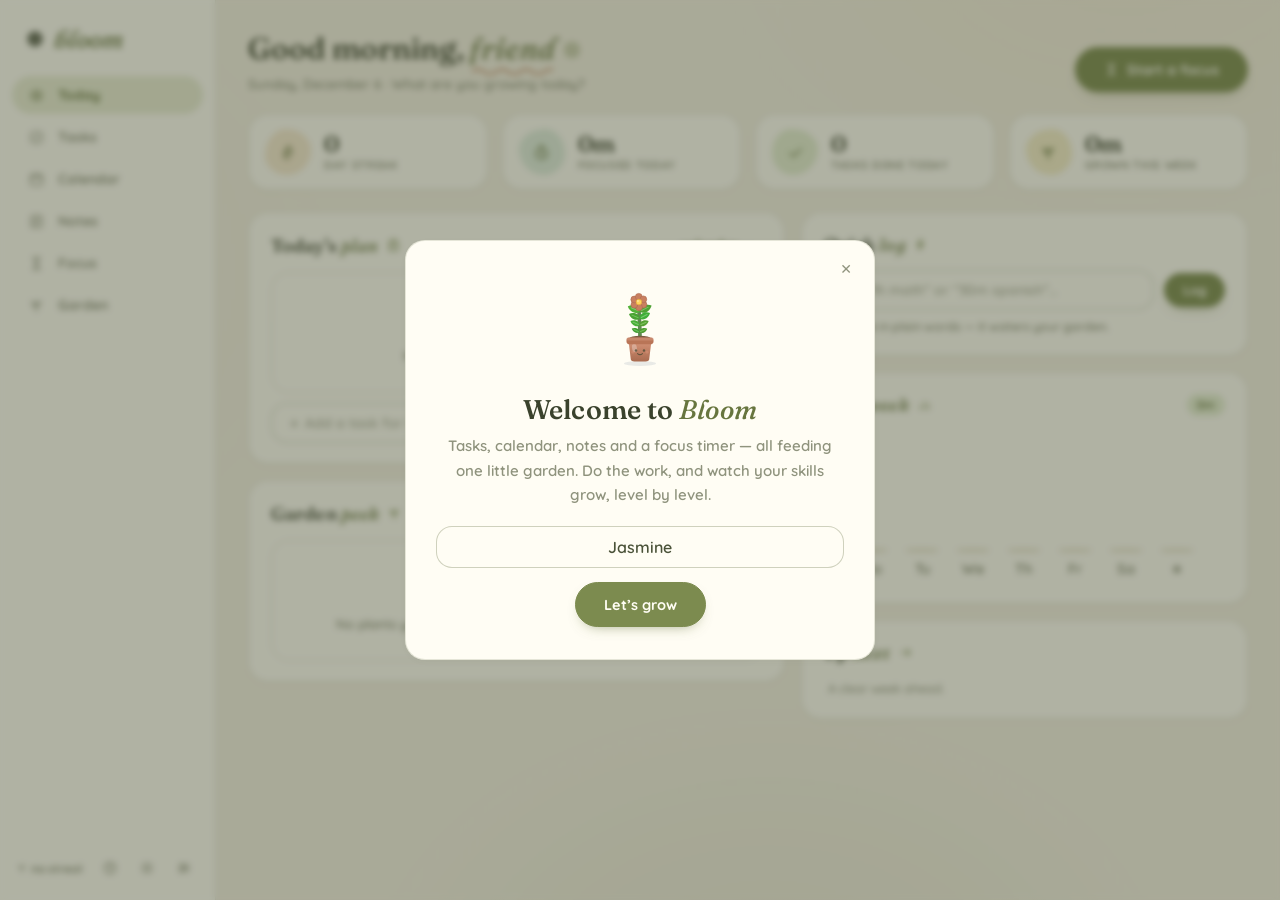
==== index.html @ cd3e6e4d "Bloom: personal productivity garden Tasks, calendar, notes and focus timer feeding one garden — plan" ====
<!doctype html>
<html lang="en">
<head>
  <meta charset="utf-8" />
  <meta name="viewport" content="width=device-width, initial-scale=1" />
  <title>Bloom</title>
  <meta name="description" content="Bloom — tasks, calendar, notes and focus, all growing one garden." />
  <link rel="icon" href="data:image/svg+xml,<svg xmlns='http://www.w3.org/2000/svg' viewBox='0 0 100 100'><text y='.9em' font-size='90'>🌸</text></svg>" />
  <link rel="preconnect" href="https://fonts.googleapis.com" />
  <link rel="preconnect" href="https://fonts.gstatic.com" crossorigin />
  <link href="https://fonts.googleapis.com/css2?family=Fraunces:ital,opsz,wght@0,9..144,300..700;1,9..144,300..700&family=Quicksand:wght@400;500;600;700&display=swap" rel="stylesheet" />
  <link rel="stylesheet" href="css/style.css" />
</head>
<body>
  <div id="app">
    <aside id="sidebar" aria-label="Navigation"></aside>
    <main id="view"></main>
  </div>
  <div id="toasts" aria-live="polite"></div>
  <noscript>Bloom needs JavaScript to grow 🌱</noscript>
  <script type="module" src="js/main.js"></script>
</body>
</html>
---- css/style.css ----
/* ============ Bloom — sage garden storybook: cream + olive + serif italics ============ */
:root {
  --bg: #F4F0E2;
  --card: #FFFDF4;
  --card-2: #F5F1E1;
  --ink: #4A5238;
  --ink-strong: #3A422C;
  --muted: #8F937D;
  --line: rgba(96, 108, 62, 0.16);
  --line-strong: rgba(96, 108, 62, 0.30);
  --olive: #7C8B4F;
  --olive-2: #67753E;
  --olive-soft: #E9ECD3;
  --green: #7FA05C;
  --green-soft: #E4EDD0;
  --coral: #C97F5F;
  --coral-strong: #B4643F;
  --coral-soft: #F4E3D8;
  --mint-soft: #DFECDC;
  --peach-soft: #F6E9CF;
  --rose-soft: #F2E1DC;
  --sun-soft: #F5EDC8;
  --sky-soft: #E0EAF0;
  --track: #EAE5CF;
  --shadow: 0 14px 30px -18px rgba(74, 82, 56, 0.35);
  --shadow-sm: 0 2px 10px -4px rgba(74, 82, 56, 0.09);
  --radius: 20px;
  --hsky1: #F1EEDA;
  --hsky2: #E9E9CD;
  --hsun: #F2E4AC;
  --hill1: #DCE2C1;
  --htree1: #B2C089;
  --hill2: #C7D2A2;
  --htree2: #9AAB70;
  --hill3: #A6B87A;
  --htree3: #71864B;
  --hflower: #FFFDF4;
  --font-display: "Fraunces", Georgia, serif;
  --font-body: "Quicksand", "Nunito", system-ui, sans-serif;
}
[data-theme="dark"] {
  /* night garden: deep forest floor, clearly lifted moonlit cards */
  --bg: #14180E;
  --card: #242C1A;
  --card-2: #2F3922;
  --ink: #EAEEDB;
  --ink-strong: #FAFBF1;
  --muted: #A9B18F;
  --line: rgba(234, 238, 219, 0.13);
  --line-strong: rgba(234, 238, 219, 0.30);
  --olive: #A9BE74;
  --olive-2: #C8DC96;
  --olive-soft: #38431F;
  --green: #A3C476;
  --green-soft: #31431F;
  --coral: #E2A180;
  --coral-strong: #ECB394;
  --coral-soft: #4C2F1F;
  --mint-soft: #21402F;
  --peach-soft: #4A3417;
  --rose-soft: #492A2E;
  --sun-soft: #4A4114;
  --sky-soft: #1F3A4A;
  --track: #333E1F;
  --shadow: 0 16px 34px -16px rgba(0, 0, 0, 0.75);
  --shadow-sm: 0 3px 12px -4px rgba(0, 0, 0, 0.5);
  --hsky1: #1B2313;
  --hsky2: #161C0E;
  --hsun: #E4E9C0;
  --hill1: #26301A;
  --htree1: #3A4823;
  --hill2: #31401D;
  --htree2: #475A29;
  --hill3: #3E5023;
  --htree3: #586F30;
  --hflower: #EDEFD8;
}

* { box-sizing: border-box; }
html { -webkit-text-size-adjust: 100%; }
body {
  margin: 0;
  font-family: var(--font-body);
  font-size: 15px;
  font-weight: 500;
  color: var(--ink);
  background: var(--bg);
  min-height: 100vh;
}
/* soft garden-light washes — no pattern, just gentle warmth */
body::before {
  content: "";
  position: fixed; inset: 0; z-index: -1; pointer-events: none;
  background:
    radial-gradient(620px 420px at 88% -8%, rgba(226, 181, 79, 0.06), transparent 70%),
    radial-gradient(680px 480px at -10% 30%, rgba(217, 155, 138, 0.05), transparent 70%),
    radial-gradient(600px 440px at 60% 112%, rgba(124, 139, 79, 0.07), transparent 70%);
}
[data-theme="dark"] body::before {
  background:
    radial-gradient(640px 440px at 88% -8%, rgba(228, 233, 192, 0.05), transparent 70%),
    radial-gradient(620px 460px at 55% 114%, rgba(169, 190, 116, 0.06), transparent 70%);
}

h1, h2, h3 { font-family: var(--font-display); color: var(--ink-strong); font-weight: 570; margin: 0; letter-spacing: 0.1px; }
h1 { font-size: 30px; }
h2 { font-size: 20px; }
h3 { font-size: 16.5px; }
h1 em, h2 em, h3 em, .logo em {
  font-family: var(--font-display);
  font-style: italic;
  font-weight: 480;
  color: var(--olive-2);
}
p { margin: 0; }
a { color: var(--olive-2); text-decoration: none; }
button { font-family: inherit; cursor: pointer; }
input, select, textarea { font-family: inherit; color: inherit; }
::placeholder { color: var(--muted); opacity: 0.75; }
.muted { color: var(--muted); }
.small { font-size: 12.5px; }
.spacer { flex: 1; }
.row { display: flex; align-items: center; }
.gap { gap: 10px; }
.wrap { flex-wrap: wrap; }

/* ============ layout ============ */
#app { display: grid; grid-template-columns: 216px 1fr; min-height: 100vh; }
#view { padding: 30px 32px 70px; max-width: 1080px; width: 100%; margin: 0 auto; min-width: 0; }

/* ============ sidebar ============ */
#sidebar {
  position: sticky; top: 0; height: 100vh;
  background: var(--card);
  border-right: 1.5px solid var(--line);
  display: flex; flex-direction: column;
  padding: 24px 12px 16px;
  z-index: 40;
}
.logo {
  display: flex; align-items: center; gap: 8px;
  font-family: var(--font-display); font-size: 25px; font-style: italic; font-weight: 520; color: var(--ink-strong);
  padding: 0 12px 20px;
}
.logo .logo-flower { font-size: 23px; font-style: normal; animation: bob 3.6s ease-in-out infinite; display: inline-block; }
.nav-item {
  display: flex; align-items: center; gap: 11px;
  width: 100%; border: 0; background: transparent; text-align: left;
  padding: 10px 13px; margin: 2px 0; border-radius: 999px;
  font-family: var(--font-body); font-size: 14px; font-weight: 700; color: var(--muted);
  transition: background 0.15s, color 0.15s;
}
.nav-item:hover { background: var(--card-2); color: var(--ink); }
[data-theme="dark"] .nav-item:hover { background: rgba(255,255,255,0.04); }
.nav-item.active { background: var(--olive-soft); color: var(--olive-2); }
.nav-item .nav-emoji { font-size: 16px; width: 22px; text-align: center; }
.nav-timer-chip {
  margin: 10px 8px 0; padding: 8px 10px; border-radius: 999px;
  background: var(--green-soft); color: var(--olive-2);
  font-weight: 700; font-size: 12.5px; text-align: center; cursor: pointer;
  border: 1.5px solid var(--line); width: calc(100% - 16px); font-variant-numeric: tabular-nums;
}
.nav-timer-chip.paused { background: var(--sun-soft); color: #9A7E1E; }
.sidebar-foot { margin-top: auto; display: flex; align-items: center; gap: 6px; padding: 0 4px; }
.sidebar-foot .streak-mini { font-size: 12px; font-weight: 700; color: var(--muted); white-space: nowrap; overflow: hidden; }

/* ============ cards ============ */
.card {
  background: var(--card);
  border: 1.5px solid var(--line);
  border-radius: var(--radius);
  box-shadow: var(--shadow-sm);
  padding: 20px 22px;
}
.card + .card { margin-top: 16px; }
.card-title { display: flex; align-items: center; gap: 8px; margin-bottom: 14px; }
.card-title h2 { font-size: 18px; }

/* ============ buttons — thin outlined pills ============ */
.btn {
  display: inline-flex; align-items: center; justify-content: center; gap: 7px;
  padding: 8px 18px; border-radius: 999px;
  background: var(--card); color: var(--ink);
  border: 1.5px solid var(--line-strong);
  font-weight: 700; font-size: 13px;
  transition: background 0.15s, border-color 0.15s, color 0.15s, transform 0.12s;
  white-space: nowrap;
}
.btn:hover { background: var(--olive-soft); border-color: var(--olive); color: var(--olive-2); transform: translateY(-1px); }
.btn:active { transform: translateY(0.5px); }
.btn-primary, .btn-green {
  background: var(--olive); color: #FFFDF4; border-color: var(--olive);
  box-shadow: 0 6px 14px -8px rgba(103, 117, 62, 0.7);
}
.btn-primary:hover, .btn-green:hover { background: var(--olive-2); border-color: var(--olive-2); color: #FFFDF4; }
[data-theme="dark"] .btn-primary, [data-theme="dark"] .btn-green { color: #232A18; }
[data-theme="dark"] .btn-primary:hover, [data-theme="dark"] .btn-green:hover { color: #232A18; }
.btn-danger { color: var(--coral-strong); border-color: rgba(180, 100, 63, 0.45); background: var(--card); }
.btn-danger:hover { background: var(--coral-soft); border-color: var(--coral-strong); color: var(--coral-strong); }
.btn-big { padding: 12px 28px; font-size: 14.5px; }
.btn:disabled { opacity: 0.45; pointer-events: none; }
.icon-btn {
  border: 0; background: transparent; color: var(--muted);
  width: 32px; height: 32px; border-radius: 999px; font-size: 14px;
  display: inline-flex; align-items: center; justify-content: center;
  transition: background 0.15s, color 0.15s;
}
.icon-btn:hover { background: var(--olive-soft); color: var(--olive-2); }
.link-btn { border: 0; background: none; color: var(--olive-2); font-weight: 700; font-size: 13px; padding: 4px 8px; border-radius: 999px; font-style: italic; font-family: var(--font-display); }
.link-btn:hover { background: var(--olive-soft); }

.input, select.input, textarea.input {
  width: 100%; padding: 10px 15px;
  border-radius: 16px; border: 1.5px solid var(--line-strong);
  background: var(--card); color: var(--ink);
  font-size: 14px; font-weight: 600; outline: none;
  transition: border-color 0.15s, box-shadow 0.15s;
}
.input:focus { border-color: var(--olive); box-shadow: 0 0 0 3px rgba(124, 139, 79, 0.15); }
textarea.input { resize: vertical; line-height: 1.7; font-weight: 500; }
select.input { appearance: none; background-image: linear-gradient(45deg, transparent 50%, var(--muted) 50%), linear-gradient(135deg, var(--muted) 50%, transparent 50%); background-position: calc(100% - 18px) 55%, calc(100% - 13px) 55%; background-size: 5px 5px; background-repeat: no-repeat; padding-right: 32px; }
input[type="date"].input, input[type="time"].input, input[type="number"].input { width: auto; }

.chip {
  display: inline-flex; align-items: center; gap: 5px;
  padding: 3.5px 10px; border-radius: 999px;
  font-size: 11.5px; font-weight: 700;
  background: var(--olive-soft); color: var(--olive-2);
  white-space: nowrap;
}
.chip.lilac { background: var(--mint-soft); color: var(--olive-2); }
.chip.green { background: var(--green-soft); color: var(--olive-2); }
.chip.coral { background: var(--coral-soft); color: var(--coral-strong); }
.chip.sun { background: var(--sun-soft); color: #9A7E1E; }
[data-theme="dark"] .chip.sun { color: #E3CE7B; }
.chip-btn { cursor: pointer; border: 1.5px solid transparent; transition: transform 0.1s; }
.chip-btn:hover { transform: scale(1.05); }
.chip-btn.sel { border-color: var(--olive); background: var(--olive-soft); color: var(--olive-2); }

/* ============ stat tiles ============ */
.stats-row { display: grid; grid-template-columns: repeat(auto-fit, minmax(150px, 1fr)); gap: 14px; margin: 22px 0; }
.stat {
  background: var(--card); border: 1.5px solid var(--line); border-radius: var(--radius);
  box-shadow: var(--shadow-sm); padding: 14px 16px;
  display: flex; align-items: center; gap: 13px;
}
.stat-tile { width: 46px; height: 46px; border-radius: 46% 54% 52% 48% / 58% 46% 54% 42%; display: flex; align-items: center; justify-content: center; font-size: 20px; flex-shrink: 0; }
.stat:nth-child(2n) .stat-tile { border-radius: 58% 42% 46% 54% / 44% 54% 46% 56%; }
.stat-num { font-family: var(--font-display); font-size: 23px; font-weight: 600; color: var(--ink-strong); line-height: 1.1; }
.stat-label { font-size: 11px; font-weight: 700; color: var(--muted); text-transform: uppercase; letter-spacing: 0.06em; }

/* ============ header / greeting ============ */
.view-head { display: flex; align-items: flex-end; gap: 14px; flex-wrap: wrap; margin-bottom: 6px; }
.view-head .sub { color: var(--muted); font-weight: 600; margin-top: 8px; font-size: 13.5px; }
.squiggle { position: relative; display: inline-block; }
.squiggle::after {
  content: ""; position: absolute; left: 2px; right: 2px; bottom: -8px; height: 8px;
  background: url("data:image/svg+xml,%3Csvg xmlns='http://www.w3.org/2000/svg' viewBox='0 0 120 10' preserveAspectRatio='none'%3E%3Cpath d='M0 6 Q 7.5 0, 15 6 T 30 6 T 45 6 T 60 6 T 75 6 T 90 6 T 105 6 T 120 6' fill='none' stroke='%23C99A78' stroke-width='3.2' stroke-linecap='round'/%3E%3C/svg%3E") repeat-x;
  background-size: 96px 8px;
  opacity: 0.9;
}

/* ============ grids ============ */
.grid-2 { display: grid; grid-template-columns: 1.2fr 1fr; gap: 16px; align-items: start; }
.col { display: flex; flex-direction: column; gap: 16px; }
.col > .card + .card { margin-top: 0; }

/* ============ tasks ============ */
.check {
  width: 24px; height: 24px; border-radius: 50%; flex-shrink: 0;
  border: 1.8px solid var(--line-strong); background: var(--card);
  display: inline-flex; align-items: center; justify-content: center;
  padding: 0; transition: background 0.15s, border-color 0.15s;
}
.check .checkmark { color: #FFFDF4; font-size: 12px; font-weight: 800; transform: scale(0); transition: transform 0.18s cubic-bezier(0.6, 1.8, 0.6, 1); }
[data-theme="dark"] .check .checkmark { color: #232A18; }
.check:hover { border-color: var(--olive); }
.check.on { background: var(--olive); border-color: var(--olive); }
.check.on .checkmark { transform: scale(1); }
.task-row {
  display: flex; align-items: center; gap: 11px;
  padding: 9px 10px; border-radius: 16px;
  transition: background 0.12s;
}
.task-row:hover { background: var(--card-2); }
[data-theme="dark"] .task-row:hover { background: rgba(255,255,255,0.03); }
.task-row .task-main { min-width: 0; flex: 1; display: flex; align-items: center; gap: 8px; flex-wrap: wrap; }
.task-title { font-weight: 600; overflow-wrap: anywhere; }
.task-row.done .task-title { text-decoration: line-through; color: var(--muted); }
.task-row .task-actions { display: flex; opacity: 0; transition: opacity 0.15s; }
.task-row:hover .task-actions, .task-row:focus-within .task-actions { opacity: 1; }
.chip.overdue { background: var(--coral-soft); color: var(--coral-strong); }
.chip.due-today { background: var(--sun-soft); color: #9A7E1E; }
[data-theme="dark"] .chip.due-today { color: #E3CE7B; }
.group-label { font-size: 11px; font-weight: 700; text-transform: uppercase; letter-spacing: 0.12em; color: var(--muted); margin: 16px 0 6px; display: flex; align-items: center; gap: 8px; }
.group-label:first-child { margin-top: 0; }
.add-task-form { display: flex; gap: 9px; flex-wrap: wrap; align-items: center; }
.add-task-form .grow { flex: 1 1 200px; }
details.done-details summary { cursor: pointer; font-weight: 700; color: var(--muted); padding: 6px 4px; border-radius: 999px; list-style: none; }
details.done-details summary::-webkit-details-marker { display: none; }
details.done-details summary:hover { color: var(--ink); }

/* ============ calendar ============ */
.cal-wrap { display: grid; grid-template-columns: 1.7fr 1fr; gap: 16px; align-items: start; }
.cal-head { display: flex; align-items: center; gap: 10px; margin-bottom: 14px; }
.cal-title { font-family: var(--font-display); font-size: 21px; font-weight: 570; color: var(--ink-strong); min-width: 160px; }
.cal-grid { display: grid; grid-template-columns: repeat(7, 1fr); gap: 6px; }
.cal-dow { text-align: center; font-size: 10px; font-weight: 700; color: var(--muted); text-transform: uppercase; letter-spacing: 0.1em; padding: 4px 0; }
.cal-cell {
  height: 72px; border-radius: 14px; padding: 8px 8px 7px;
  background: var(--card-2); border: 1.5px solid transparent;
  cursor: pointer; text-align: left; display: flex; flex-direction: column;
  justify-content: space-between; align-items: flex-start;
  transition: border-color 0.12s, background 0.12s; overflow: hidden; position: relative;
  font-family: inherit; color: inherit;
}
[data-theme="dark"] .cal-cell { background: var(--card-2); }
.cal-cell:hover { border-color: var(--line-strong); }
.cal-cell.other { opacity: 0.4; }
.cal-cell.today { background: var(--olive-soft); }
.cal-cell.selected { border-color: var(--olive); }
.cal-num { font-size: 12px; font-weight: 700; color: var(--muted); font-family: var(--font-display); }
.cal-cell.today .cal-num { color: var(--olive-2); }
.cal-chip {
  font-size: 10.5px; font-weight: 700; padding: 2px 7px; border-radius: 999px;
  overflow: hidden; text-overflow: ellipsis; white-space: nowrap; max-width: 100%;
}
.cal-chip.task-chip { background: var(--track); }
.cal-chip.task-chip.done { text-decoration: line-through; opacity: 0.6; }
.cal-dots { display: flex; gap: 4px; align-items: center; }
.cal-dot { width: 7px; height: 7px; border-radius: 50%; flex-shrink: 0; }
.cal-dot.task { background: transparent; border: 1.7px solid var(--muted); }
.cal-dot.focus { background: var(--green); }
.day-panel { position: sticky; top: 24px; }
.day-panel h3 { margin-bottom: 4px; }
.event-row { display: flex; align-items: center; gap: 9px; padding: 8px 9px; border-radius: 14px; }
.event-row:hover { background: var(--card-2); }
[data-theme="dark"] .event-row:hover { background: rgba(255,255,255,0.03); }
.event-bar { width: 4.5px; align-self: stretch; border-radius: 4px; flex-shrink: 0; }
.event-time { font-size: 11.5px; font-weight: 700; color: var(--muted); min-width: 52px; font-variant-numeric: tabular-nums; }
.event-title { font-weight: 600; flex: 1; overflow-wrap: anywhere; }
.event-row .task-actions { display: flex; opacity: 0; transition: opacity 0.15s; }
.event-row:hover .task-actions { opacity: 1; }
.swatches { display: flex; gap: 7px; flex-wrap: wrap; }
.swatch { width: 26px; height: 26px; border-radius: 50%; border: 2px solid transparent; cursor: pointer; padding: 0; transition: transform 0.1s; }
.swatch:hover { transform: scale(1.12); }
.swatch.sel { border-color: var(--ink); box-shadow: 0 0 0 2px var(--card) inset; }

/* ============ notes ============ */
.notes-wrap { display: grid; grid-template-columns: 290px 1fr; gap: 16px; align-items: start; }
.note-card {
  display: block; width: 100%; text-align: left; border: 1.5px solid var(--line); background: var(--card);
  border-radius: 16px; padding: 12px 14px 12px 17px; margin-bottom: 9px; cursor: pointer;
  transition: border-color 0.12s, transform 0.12s; position: relative; overflow: hidden;
  font-family: inherit; color: inherit;
}
.note-card::before { content: ""; position: absolute; left: 0; top: 0; bottom: 0; width: 5px; background: var(--note-color, var(--olive)); opacity: 0.85; }
.note-card:hover { transform: translateY(-1px); border-color: var(--line-strong); }
.note-card.sel { border-color: var(--olive); box-shadow: 0 0 0 3px rgba(124, 139, 79, 0.14); }
.note-card-title { font-weight: 700; font-size: 14px; color: var(--ink-strong); display: flex; gap: 6px; align-items: center; }
.note-card-snippet { font-size: 12px; color: var(--muted); margin-top: 3px; overflow: hidden; text-overflow: ellipsis; white-space: nowrap; }
.note-card-meta { font-size: 11px; color: var(--muted); margin-top: 6px; display: flex; gap: 6px; align-items: center; flex-wrap: wrap; }
.note-editor .title-in { font-family: var(--font-display); font-size: 23px; font-weight: 570; border: 0; background: transparent; width: 100%; outline: none; color: var(--ink-strong); padding: 4px 2px; }
.note-editor textarea { min-height: 46vh; border: 0; background: transparent; width: 100%; outline: none; font-size: 15px; line-height: 1.8; padding: 4px 2px; resize: vertical; color: var(--ink); font-weight: 500; }
.editor-meta { display: flex; gap: 9px; align-items: center; flex-wrap: wrap; padding: 8px 0 10px; border-bottom: 1.5px dashed var(--line-strong); margin-bottom: 8px; }
.saved-flash { font-size: 12px; font-weight: 700; color: var(--olive-2); opacity: 0; transition: opacity 0.25s; font-style: italic; font-family: var(--font-display); }
.saved-flash.show { opacity: 1; }

/* ============ focus ============ */
.focus-hero { text-align: center; padding: 34px 24px 30px; }
.timer-ring-wrap { position: relative; width: 230px; height: 230px; margin: 16px auto; }
.timer-ring { transform: rotate(-90deg); }
.timer-ring .track { fill: none; stroke: var(--track); stroke-width: 12; }
.timer-ring .prog { fill: none; stroke-width: 12; stroke-linecap: round; transition: stroke-dashoffset 0.4s linear; }
.timer-center { position: absolute; inset: 0; display: flex; flex-direction: column; align-items: center; justify-content: center; gap: 2px; }
.timer-time { font-family: var(--font-body); font-size: 42px; font-weight: 700; color: var(--ink-strong); font-variant-numeric: tabular-nums; line-height: 1; }
.timer-skill { font-weight: 600; color: var(--muted); font-size: 13.5px; font-style: italic; font-family: var(--font-display); }
.dur-chips { display: flex; gap: 8px; justify-content: center; flex-wrap: wrap; margin: 16px 0 6px; }
.dur-chip {
  border: 1.5px solid var(--line-strong); background: var(--card); color: var(--ink);
  font-weight: 700; font-size: 13.5px; padding: 8px 17px; border-radius: 999px; transition: all 0.12s;
}
.dur-chip:hover { border-color: var(--olive); }
.dur-chip.sel { border-color: var(--olive); background: var(--olive-soft); color: var(--olive-2); }
.dur-custom { width: 76px !important; text-align: center; border-radius: 999px !important; }
.skill-pick { display: flex; gap: 8px; flex-wrap: wrap; justify-content: center; margin: 14px 0 4px; }
.skill-chip {
  display: inline-flex; align-items: center; gap: 6px;
  border: 1.5px solid var(--line-strong); background: var(--card);
  font-weight: 700; font-size: 13.5px; color: var(--ink);
  padding: 7px 15px; border-radius: 999px; transition: all 0.12s;
}
.skill-chip:hover { transform: translateY(-1px); border-color: var(--olive); }
.skill-chip.sel { border-color: transparent; color: #FFFDF4; }
.session-row { display: flex; align-items: center; gap: 10px; padding: 7px 9px; border-radius: 14px; font-weight: 600; }
.session-row:hover { background: var(--card-2); }
[data-theme="dark"] .session-row:hover { background: rgba(255,255,255,0.03); }
.session-row .del { opacity: 0; }
.session-row:hover .del { opacity: 1; }
.pulse-drop { display: inline-block; animation: drip 1.6s ease-in-out infinite; }

/* ============ garden ============ */
.garden-top { display: flex; gap: 28px; align-items: flex-start; flex-wrap: wrap; }
.garden-top .gt-left { flex: 1 1 260px; min-width: 250px; }
.garden-top .gt-right { flex: 1.2 1 300px; min-width: 260px; }
.garden-grid { display: grid; grid-template-columns: repeat(auto-fill, minmax(215px, 1fr)); gap: 16px; margin-top: 16px; }
.plant-card { text-align: center; display: flex; flex-direction: column; align-items: center; padding: 16px 16px 16px; position: relative; }
.plant-card .plant { margin: -2px 0 0; }
.plant-name { font-family: var(--font-display); font-size: 17px; font-weight: 570; color: var(--ink-strong); display: flex; align-items: center; gap: 6px; margin-top: 2px; }
.lvl-badge { position: absolute; top: 13px; right: 13px; font-family: var(--font-display); font-style: italic; }
.xp-bar { width: 100%; height: 8px; border-radius: 99px; background: var(--track); overflow: hidden; margin: 10px 0 5px; }
.xp-fill { height: 100%; border-radius: 99px; background: linear-gradient(90deg, #7C8B4F, #9DB56A); transition: width 0.5s cubic-bezier(0.5, 1.4, 0.6, 1); }
.plant-stats { font-size: 11.5px; color: var(--muted); font-weight: 600; }
.plant-card .row { margin-top: 11px; }
.mini-bars { margin-top: 8px; width: 100%; }
.sway { animation: sway 4.5s ease-in-out infinite alternate; transform-origin: 60px 102px; }
.plant-card:hover .sway { animation-duration: 1.7s; }
.new-plant-card {
  border: 1.5px dashed var(--line-strong); background: transparent; box-shadow: none;
  display: flex; flex-direction: column; align-items: center; justify-content: center; gap: 8px;
  min-height: 230px; cursor: pointer; border-radius: var(--radius); color: var(--muted);
  font-weight: 700; font-family: inherit; font-size: 13.5px; transition: all 0.15s;
}
.new-plant-card:hover { border-color: var(--olive); color: var(--olive-2); background: var(--olive-soft); }
.new-plant-card .plus { font-size: 32px; }

/* ============ garden banner + tiers (GOBE-style) ============ */
.garden-banner {
  position: relative; margin-top: 20px;
  border-radius: var(--radius); overflow: hidden;
  border: 1.5px solid var(--line);
}
.garden-banner svg { display: block; width: 100%; height: 212px; }
.banner-overlay {
  position: absolute; inset: 0;
  display: flex; flex-direction: column; align-items: center; justify-content: center; gap: 7px;
  text-align: center; color: #FFFEF8; padding: 44px 20px 0;
  text-shadow: 0 1px 12px rgba(58, 66, 44, 0.5);
}
[data-theme="dark"] .banner-overlay { color: #F2F4E4; text-shadow: 0 1px 12px rgba(0, 0, 0, 0.55); }
.banner-line1 { font-weight: 700; font-size: 14px; letter-spacing: 0.2em; }
.banner-line2 { font-size: 12px; font-weight: 600; opacity: 0.94; letter-spacing: 0.04em; }
.tier-strip { margin: 20px 6px 24px; }
.tier-bar { height: 4px; border-radius: 99px; background: var(--track); overflow: hidden; }
.tier-fill { height: 100%; border-radius: 99px; background: var(--olive); transition: width 0.6s ease; }
.tier-row { display: flex; align-items: flex-start; gap: 12px; margin-top: 12px; }
.tier-num { font-size: 10.5px; letter-spacing: 0.16em; color: var(--muted); font-weight: 700; }
.tier-name { font-family: var(--font-display); font-size: 18px; font-weight: 570; color: var(--ink-strong); margin-top: 2px; }
.tier-cap { font-size: 11px; font-weight: 600; margin-top: 2px; }
.tier-center { flex: 1; text-align: center; font-family: var(--font-display); font-style: italic; font-size: 14.5px; color: var(--muted); padding-top: 10px; }
.tier-side.right { text-align: right; }

/* ============ charts ============ */
.bars { display: block; }
.bars .bar-label { font-size: 8.5px; font-weight: 700; fill: var(--muted); font-family: var(--font-body); }
.hm { display: block; }
.hm rect { rx: 3px; }
.hm .h0 { fill: rgba(96, 108, 62, 0.08); }
.hm .h1 { fill: #D6DFAE; }
.hm .h2 { fill: #B3C77E; }
.hm .h3 { fill: #8CA854; }
.hm .h4 { fill: #67833A; }
[data-theme="dark"] .hm .h0 { fill: rgba(230, 232, 212, 0.08); }
[data-theme="dark"] .hm .h1 { fill: #3D4A28; }
[data-theme="dark"] .hm .h2 { fill: #55663A; }
[data-theme="dark"] .hm .h3 { fill: #7A9450; }
[data-theme="dark"] .hm .h4 { fill: #A3C36F; }
.hm-legend { display: flex; align-items: center; gap: 4px; font-size: 11px; color: var(--muted); font-weight: 600; }
.hm-legend .cell { width: 11px; height: 11px; border-radius: 3px; }

/* ============ toasts / modal ============ */
#toasts { position: fixed; top: 18px; right: 18px; z-index: 1000; display: flex; flex-direction: column; gap: 9px; pointer-events: none; }
.toast {
  display: flex; align-items: center; gap: 9px;
  background: var(--card); color: var(--ink); font-weight: 600; font-size: 13.5px;
  border: 1.5px solid var(--line-strong); border-radius: 999px; padding: 11px 18px;
  box-shadow: var(--shadow); max-width: 360px;
  opacity: 0; transform: translateX(24px); transition: all 0.28s cubic-bezier(0.5, 1.4, 0.6, 1);
}
.toast.in { opacity: 1; transform: translateX(0); }
.toast-emoji { font-size: 16px; }
.modal-overlay {
  position: fixed; inset: 0; z-index: 900;
  background: rgba(58, 66, 44, 0.4); backdrop-filter: blur(3px);
  display: flex; align-items: center; justify-content: center; padding: 20px;
  opacity: 0; transition: opacity 0.2s;
}
.modal-overlay.in { opacity: 1; }
.modal { position: relative; width: 100%; max-width: 470px; max-height: 86vh; overflow: auto; padding: 26px 26px 24px; transform: translateY(12px) scale(0.98); transition: transform 0.22s cubic-bezier(0.5, 1.4, 0.6, 1); }
.modal-overlay.in .modal { transform: none; }
.modal-x { position: absolute; top: 12px; right: 12px; }
.confirm-msg { font-weight: 600; font-size: 15px; margin-bottom: 18px; line-height: 1.55; }
.emoji-grid { display: grid; grid-template-columns: repeat(8, 1fr); gap: 5px; margin: 8px 0; }
.emoji-cell { font-size: 19px; padding: 6px 0; border-radius: 12px; border: 1.5px solid transparent; background: transparent; transition: all 0.1s; }
.emoji-cell:hover { background: var(--card-2); transform: scale(1.15); }
.emoji-cell.sel { border-color: var(--olive); background: var(--olive-soft); }
.field-label { font-size: 10.5px; font-weight: 700; text-transform: uppercase; letter-spacing: 0.13em; color: var(--muted); margin: 15px 0 6px; }
.field-label:first-child { margin-top: 0; }

/* ============ quicklog ============ */
.quicklog-preview { font-size: 12.5px; font-weight: 600; margin-top: 8px; min-height: 17px; }
.quicklog-preview.ok { color: var(--olive-2); }

/* ============ empty states ============ */
.empty {
  text-align: center; padding: 28px 16px; color: var(--muted); font-weight: 600;
  border: 1.5px dashed var(--line-strong); border-radius: 18px; font-size: 13.5px;
}
.empty .big { font-size: 30px; display: block; margin-bottom: 8px; }

/* ============ onboarding ============ */
.onboard { text-align: center; padding: 8px 4px; }
.onboard .flower { font-size: 50px; display: inline-block; animation: bob 3s ease-in-out infinite; }
.onboard h2 { font-size: 27px; margin: 12px 0 8px; }
.onboard p { color: var(--muted); font-weight: 600; line-height: 1.65; }
.onboard .input { text-align: center; font-size: 16px; margin: 18px 0 14px; }

/* ============ line icons ============ */
.ic { display: inline-flex; align-items: center; justify-content: center; vertical-align: -0.14em; }
.ic svg { display: block; }
.title-ic { color: var(--olive); }
.h1-ic { color: var(--olive); vertical-align: -0.06em; }
.heart-ic { color: var(--coral); vertical-align: -0.18em; }
.chip .ic { margin-right: 1px; }
.btn .ic { margin-right: 1px; }
.nav-emoji.ic { color: inherit; }
.stat-tile .ic { color: var(--olive-2); }
[data-theme="dark"] .stat-tile .ic { color: var(--olive-2); }
.session-meta { display: inline-flex; align-items: center; gap: 3px; }
/* organic blob tiles, GOBE-style */
.stat-tile { border-radius: 46% 54% 52% 48% / 58% 46% 54% 42%; }
.stat:nth-child(2n) .stat-tile { border-radius: 58% 42% 46% 54% / 44% 54% 46% 56%; }
.stat:nth-child(3n) .stat-tile { border-radius: 42% 58% 55% 45% / 52% 44% 56% 48%; }

/* ============ guide ============ */
.guide-head { margin-bottom: 14px; }
.guide-kicker { display: block; font-size: 10px; font-weight: 700; letter-spacing: 0.18em; color: var(--muted); margin-bottom: 6px; }
.guide-head h2 { font-size: 23px; }
.guide-p { font-size: 13.5px; font-weight: 500; line-height: 1.65; color: var(--ink); margin: 10px 0; }
.guide-p b { font-weight: 700; color: var(--ink-strong); }
.guide-plants { display: flex; justify-content: space-around; align-items: flex-end; gap: 6px; margin: 6px 0 4px; }
.guide-plant { text-align: center; }
.guide-plant-label { font-family: var(--font-display); font-style: italic; font-size: 12.5px; color: var(--olive-2); margin-top: 2px; }
.guide-line { display: flex; gap: 11px; align-items: flex-start; padding: 8px 2px; }
.guide-line-ic {
  width: 30px; height: 30px; flex-shrink: 0; margin-top: 1px;
  display: inline-flex; align-items: center; justify-content: center;
  background: var(--olive-soft); color: var(--olive-2);
  border-radius: 46% 54% 52% 48% / 58% 46% 54% 42%;
}
.guide-line-title { font-weight: 700; font-size: 13.5px; color: var(--ink-strong); }
.guide-line .muted { line-height: 1.55; margin-top: 1px; }
.guide-tiers { display: flex; flex-direction: column; gap: 2px; margin: 8px 0; }
.guide-tier { display: flex; align-items: center; gap: 9px; padding: 4px 6px; border-radius: 10px; color: var(--olive-2); }
.guide-tier:hover { background: var(--card-2); }
.guide-tier-name { font-family: var(--font-display); font-size: 14.5px; color: var(--ink-strong); min-width: 76px; }
.guide-inline-ic { display: inline-flex; vertical-align: -0.15em; color: var(--coral); }
.guide-foot { display: flex; align-items: center; gap: 10px; margin-top: 18px; }
.guide-dots { display: flex; gap: 6px; }
.guide-dot { width: 8px; height: 8px; border-radius: 50%; background: var(--track); cursor: pointer; transition: background 0.15s, transform 0.15s; }
.guide-dot.on { background: var(--olive); transform: scale(1.2); }

/* ============ zen fullscreen ============ */
.zen {
  position: fixed; inset: 0; z-index: 2000;
  background:
    radial-gradient(900px 620px at 50% 118%, rgba(124, 139, 79, 0.10), transparent 70%),
    var(--bg);
  display: flex; flex-direction: column; align-items: center; justify-content: center;
  gap: 12px; animation: fadeUp 0.3s ease-out both;
}
.zen-stage { position: relative; width: 380px; height: 380px; display: flex; align-items: center; justify-content: center; }
.zen-ring-wrap { position: absolute; inset: 10px; }
.zen-ring { transform: rotate(-90deg); }
.zen-ring .track { fill: none; stroke: var(--track); stroke-width: 9; }
.zen-ring .prog { fill: none; stroke-width: 9; stroke-linecap: round; transition: stroke-dashoffset 0.5s linear; }
.zen-center { display: flex; flex-direction: column; align-items: center; gap: 2px; }
.zen-plant { transition: transform 1.2s linear; }
.zen-plant svg { display: block; }
.zen-time { font-family: var(--font-body); font-weight: 700; font-size: 40px; font-variant-numeric: tabular-nums; color: var(--ink-strong); line-height: 1.1; }
.zen-label { font-family: var(--font-display); font-style: italic; font-size: 15px; color: var(--muted); }
.zen-controls { position: fixed; bottom: 36px; display: flex; gap: 10px; opacity: 0; transition: opacity 0.3s; }
.zen:hover .zen-controls, .zen:focus-within .zen-controls { opacity: 1; }
@media (max-width: 760px) {
  .zen-stage { width: 300px; height: 300px; }
  .zen-time { font-size: 32px; }
  .zen-controls { opacity: 1; }
}

/* ============ animations ============ */
@keyframes bob { 0%, 100% { transform: translateY(0) rotate(-3deg); } 50% { transform: translateY(-5px) rotate(4deg); } }
@keyframes sway { from { transform: rotate(-1.8deg); } to { transform: rotate(2deg); } }
@keyframes drip { 0%, 100% { transform: translateY(0); opacity: 1; } 55% { transform: translateY(7px); opacity: 0.5; } }
@keyframes fadeUp { from { opacity: 0; transform: translateY(10px); } to { opacity: 1; transform: none; } }
.view-anim > * { animation: fadeUp 0.35s ease-out both; }
.view-anim > *:nth-child(2) { animation-delay: 0.04s; }
.view-anim > *:nth-child(3) { animation-delay: 0.08s; }
.view-anim > *:nth-child(4) { animation-delay: 0.12s; }
.view-anim > *:nth-child(5) { animation-delay: 0.16s; }

@media (prefers-reduced-motion: reduce) {
  *, *::before, *::after { animation-duration: 0.001s !important; transition-duration: 0.001s !important; }
}

/* ============ responsive ============ */
@media (max-width: 1060px) and (min-width: 761px) {
  #app { grid-template-columns: 68px 1fr; }
  #sidebar { padding: 18px 8px 14px; align-items: center; }
  .logo { padding: 0 0 16px; }
  .logo em, .logo span:not(.logo-flower) { display: none; }
  .nav-item { justify-content: center; padding: 11px 0; }
  .nav-item span:not(.nav-emoji) { display: none; }
  .nav-item .nav-emoji { width: auto; font-size: 18px; }
  .nav-timer-chip { padding: 6px 4px; font-size: 10.5px; margin: 8px 2px 0; width: calc(100% - 4px); }
  .sidebar-foot { flex-direction: column; gap: 2px; }
  .sidebar-foot .streak-mini { display: none; }
  #view { padding: 26px 24px 70px; }
}
@media (max-width: 1060px) {
  .cal-wrap { grid-template-columns: 1fr; }
  .day-panel { position: static; }
}
@media (max-width: 900px) {
  .grid-2, .notes-wrap { grid-template-columns: 1fr; }
  h1 { font-size: 25px; }
}
@media (max-width: 760px) {
  #app { grid-template-columns: 1fr; }
  #view { padding: 20px 16px 110px; }
  #sidebar {
    position: fixed; top: auto; bottom: 0; left: 0; right: 0; height: auto;
    flex-direction: row; align-items: center; padding: 6px 8px;
    border-right: 0; border-top: 1.5px solid var(--line);
    box-shadow: 0 -8px 24px -12px rgba(74, 82, 56, 0.3);
  }
  .logo, .sidebar-foot .streak-mini, .nav-timer-chip { display: none; }
  .nav-item { flex-direction: column; gap: 3px; padding: 7px 2px; font-size: 10px; flex: 1; text-align: center; margin: 0; justify-content: center; border-radius: 14px; }
  .nav-item .nav-emoji { width: auto; }
  .sidebar-foot { margin: 0; flex-direction: row; }
  .cal-cell { height: 54px; padding: 6px; }
  .timer-ring-wrap { width: 200px; height: 200px; }
  .timer-time { font-size: 36px; }
  .stats-row { grid-template-columns: repeat(2, 1fr); }
  #toasts { left: 18px; right: 18px; align-items: center; }
}
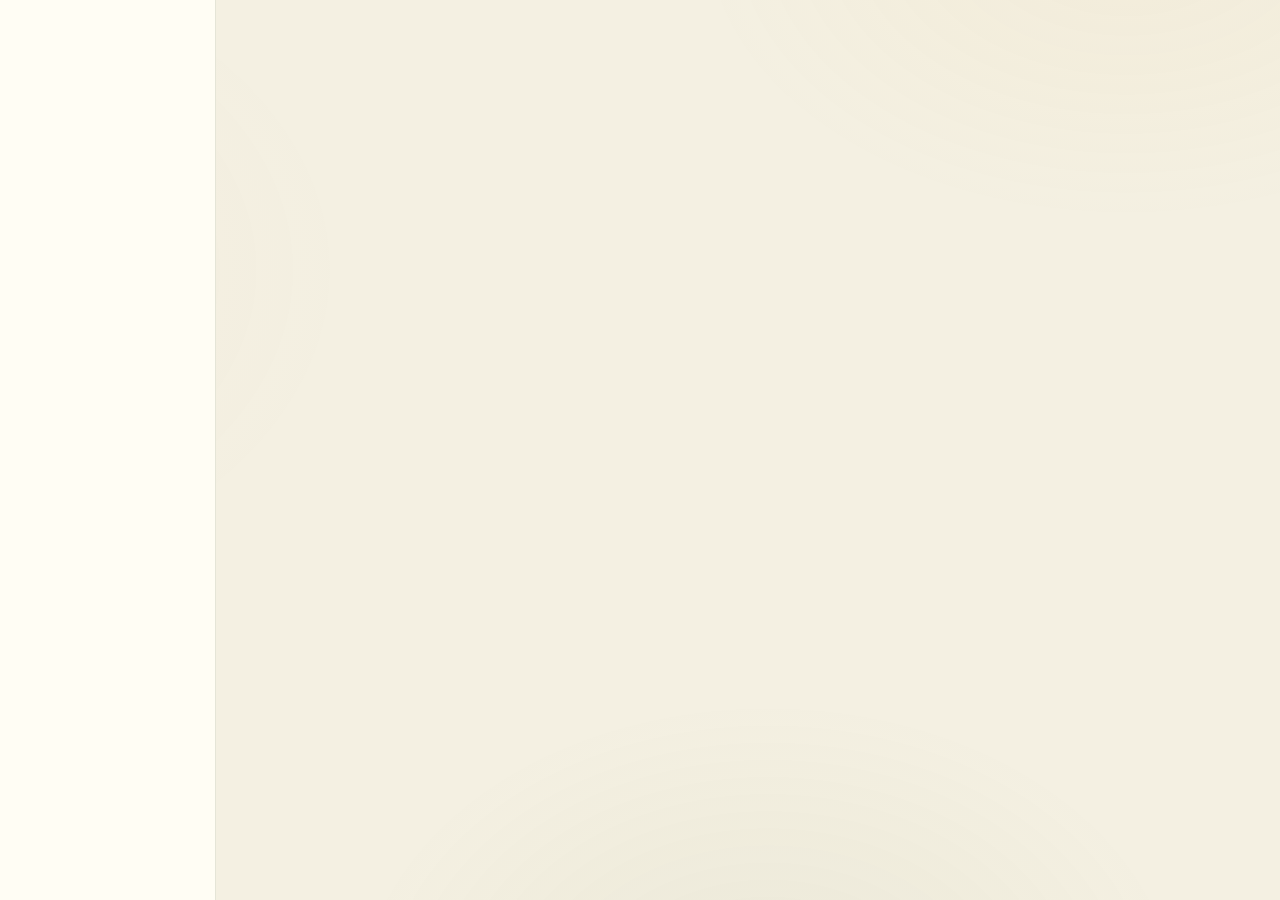
==== commit 0338a361: "Tab icon: the app's own coral daisy instead of the emoji favicon.svg + 32px png fallback, drawn to m" ====
--- a/index.html
+++ b/index.html
@@ -5,7 +5,26 @@
   <meta name="viewport" content="width=device-width, initial-scale=1" />
   <title>Bloom</title>
   <meta name="description" content="Bloom — tasks, calendar, notes and focus, all growing one garden." />
-  <link rel="icon" href="data:image/svg+xml,<svg xmlns='http://www.w3.org/2000/svg' viewBox='0 0 100 100'><text y='.9em' font-size='90'>🌸</text></svg>" />
+  <meta property="og:type" content="website" />
+  <meta property="og:title" content="Bloom — your focus grows a garden" />
+  <meta property="og:description" content="A cozy free planner where every focused minute grows a little plant. Tasks, calendar, notes and a focus timer — all watering one garden." />
+  <meta property="og:url" content="https://bloomgardenapp.github.io/" />
+  <meta property="og:image" content="https://bloomgardenapp.github.io/og.png" />
+  <meta property="og:image:width" content="1200" />
+  <meta property="og:image:height" content="630" />
+  <meta name="twitter:card" content="summary_large_image" />
+  <meta name="twitter:title" content="Bloom — your focus grows a garden" />
+  <meta name="twitter:description" content="A cozy free planner where every focused minute grows a little plant." />
+  <meta name="twitter:image" content="https://bloomgardenapp.github.io/og.png" />
+  <link rel="icon" type="image/svg+xml" href="favicon.svg" />
+  <link rel="icon" type="image/png" sizes="32x32" href="favicon-32.png" />
+  <link rel="manifest" href="manifest.webmanifest" />
+  <meta name="theme-color" content="#F4F0E2" id="theme-color-meta" />
+  <link rel="apple-touch-icon" href="icons/apple-touch-icon.png" />
+  <meta name="apple-mobile-web-app-capable" content="yes" />
+  <meta name="mobile-web-app-capable" content="yes" />
+  <meta name="apple-mobile-web-app-status-bar-style" content="default" />
+  <meta name="apple-mobile-web-app-title" content="Bloom" />
   <link rel="preconnect" href="https://fonts.googleapis.com" />
   <link rel="preconnect" href="https://fonts.gstatic.com" crossorigin />
   <link href="https://fonts.googleapis.com/css2?family=Fraunces:ital,opsz,wght@0,9..144,300..700;1,9..144,300..700&family=Quicksand:wght@400;500;600;700&display=swap" rel="stylesheet" />
@@ -19,5 +38,10 @@
   <div id="toasts" aria-live="polite"></div>
   <noscript>Bloom needs JavaScript to grow 🌱</noscript>
   <script type="module" src="js/main.js"></script>
+  <script>
+    if ('serviceWorker' in navigator) {
+      window.addEventListener('load', () => navigator.serviceWorker.register('sw.js').catch(() => {}));
+    }
+  </script>
 </body>
 </html>
--- a/css/style.css
+++ b/css/style.css
@@ -39,41 +39,41 @@
   --font-body: "Quicksand", "Nunito", system-ui, sans-serif;
 }
 [data-theme="dark"] {
-  /* night garden: deep forest floor, clearly lifted moonlit cards */
-  --bg: #14180E;
-  --card: #242C1A;
-  --card-2: #2F3922;
-  --ink: #EAEEDB;
-  --ink-strong: #FAFBF1;
-  --muted: #A9B18F;
-  --line: rgba(234, 238, 219, 0.13);
-  --line-strong: rgba(234, 238, 219, 0.30);
+  /* cozy midnight: warm neutral charcoal — green lives only on plants and buttons */
+  --bg: #161513;
+  --card: #211F1C;
+  --card-2: #2B2824;
+  --ink: #EAE6DD;
+  --ink-strong: #FAF7F0;
+  --muted: #A8A296;
+  --line: rgba(234, 230, 221, 0.13);
+  --line-strong: rgba(234, 230, 221, 0.30);
   --olive: #A9BE74;
   --olive-2: #C8DC96;
-  --olive-soft: #38431F;
+  --olive-soft: #34382A;
   --green: #A3C476;
-  --green-soft: #31431F;
+  --green-soft: #2F3727;
   --coral: #E2A180;
   --coral-strong: #ECB394;
-  --coral-soft: #4C2F1F;
-  --mint-soft: #21402F;
-  --peach-soft: #4A3417;
-  --rose-soft: #492A2E;
-  --sun-soft: #4A4114;
-  --sky-soft: #1F3A4A;
-  --track: #333E1F;
+  --coral-soft: #462E22;
+  --mint-soft: #26382F;
+  --peach-soft: #453322;
+  --rose-soft: #432B2E;
+  --sun-soft: #423A1F;
+  --sky-soft: #233440;
+  --track: #35322C;
   --shadow: 0 16px 34px -16px rgba(0, 0, 0, 0.75);
   --shadow-sm: 0 3px 12px -4px rgba(0, 0, 0, 0.5);
-  --hsky1: #1B2313;
-  --hsky2: #161C0E;
-  --hsun: #E4E9C0;
-  --hill1: #26301A;
-  --htree1: #3A4823;
-  --hill2: #31401D;
-  --htree2: #475A29;
-  --hill3: #3E5023;
-  --htree3: #586F30;
-  --hflower: #EDEFD8;
+  --hsky1: #201E1B;
+  --hsky2: #181714;
+  --hsun: #E9E3CD;
+  --hill1: #2A2D20;
+  --htree1: #3E4530;
+  --hill2: #333927;
+  --htree2: #4A5535;
+  --hill3: #3F482B;
+  --htree3: #5A683D;
+  --hflower: #EDEAD8;
 }
 
 * { box-sizing: border-box; }
@@ -98,8 +98,8 @@
 }
 [data-theme="dark"] body::before {
   background:
-    radial-gradient(640px 440px at 88% -8%, rgba(228, 233, 192, 0.05), transparent 70%),
-    radial-gradient(620px 460px at 55% 114%, rgba(169, 190, 116, 0.06), transparent 70%);
+    radial-gradient(640px 440px at 88% -8%, rgba(233, 227, 205, 0.04), transparent 70%),
+    radial-gradient(620px 460px at 55% 114%, rgba(236, 179, 148, 0.04), transparent 70%);
 }
 
 h1, h2, h3 { font-family: var(--font-display); color: var(--ink-strong); font-weight: 570; margin: 0; letter-spacing: 0.1px; }
@@ -114,7 +114,7 @@
 }
 p { margin: 0; }
 a { color: var(--olive-2); text-decoration: none; }
-button { font-family: inherit; cursor: pointer; }
+button { font-family: inherit; cursor: pointer; color: inherit; -webkit-tap-highlight-color: transparent; }
 input, select, textarea { font-family: inherit; color: inherit; }
 ::placeholder { color: var(--muted); opacity: 0.75; }
 .muted { color: var(--muted); }
@@ -217,6 +217,9 @@
   transition: border-color 0.15s, box-shadow 0.15s;
 }
 .input:focus { border-color: var(--olive); box-shadow: 0 0 0 3px rgba(124, 139, 79, 0.15); }
+.input.invalid, .input.invalid:focus { border-color: var(--coral-strong); box-shadow: 0 0 0 3px rgba(226, 161, 128, 0.18); animation: nudge 0.3s ease; }
+@keyframes nudge { 0%, 100% { transform: translateX(0); } 30% { transform: translateX(-3px); } 60% { transform: translateX(3px); } }
+.btn.dim { opacity: 0.55; }
 textarea.input { resize: vertical; line-height: 1.7; font-weight: 500; }
 select.input { appearance: none; background-image: linear-gradient(45deg, transparent 50%, var(--muted) 50%), linear-gradient(135deg, var(--muted) 50%, transparent 50%); background-position: calc(100% - 18px) 55%, calc(100% - 13px) 55%; background-size: 5px 5px; background-repeat: no-repeat; padding-right: 32px; }
 input[type="date"].input, input[type="time"].input, input[type="number"].input { width: auto; }
@@ -234,6 +237,9 @@
 .chip.sun { background: var(--sun-soft); color: #9A7E1E; }
 [data-theme="dark"] .chip.sun { color: #E3CE7B; }
 .chip-btn { cursor: pointer; border: 1.5px solid transparent; transition: transform 0.1s; }
+.chip-btn.disabled { opacity: 0.4; pointer-events: none; }
+.peek-pot { overflow: hidden; }
+.peek-pot svg { display: block; margin: 0 auto; }
 .chip-btn:hover { transform: scale(1.05); }
 .chip-btn.sel { border-color: var(--olive); background: var(--olive-soft); color: var(--olive-2); }
 
@@ -250,6 +256,14 @@
 .stat-label { font-size: 11px; font-weight: 700; color: var(--muted); text-transform: uppercase; letter-spacing: 0.06em; }
 
 /* ============ header / greeting ============ */
+.signin-banner {
+  display: flex; align-items: center; gap: 10px; flex-wrap: wrap;
+  background: var(--card-2); border: 1.5px solid var(--line);
+  border-radius: var(--radius); padding: 10px 16px; margin-bottom: 18px;
+  font-size: 13.5px; color: var(--muted); font-weight: 600;
+}
+.signin-banner strong { color: var(--olive-2); }
+.signin-banner .btn { padding: 6px 14px; font-size: 13px; }
 .view-head { display: flex; align-items: flex-end; gap: 14px; flex-wrap: wrap; margin-bottom: 6px; }
 .view-head .sub { color: var(--muted); font-weight: 600; margin-top: 8px; font-size: 13.5px; }
 .squiggle { position: relative; display: inline-block; }
@@ -302,18 +316,29 @@
 
 /* ============ calendar ============ */
 .cal-wrap { display: grid; grid-template-columns: 1.7fr 1fr; gap: 16px; align-items: start; }
+.cal-wrap > .card { margin-top: 0; } /* .card + .card stacking margin must not offset the day panel */
 .cal-head { display: flex; align-items: center; gap: 10px; margin-bottom: 14px; }
 .cal-title { font-family: var(--font-display); font-size: 21px; font-weight: 570; color: var(--ink-strong); min-width: 160px; }
 .cal-grid { display: grid; grid-template-columns: repeat(7, 1fr); gap: 6px; }
 .cal-dow { text-align: center; font-size: 10px; font-weight: 700; color: var(--muted); text-transform: uppercase; letter-spacing: 0.1em; padding: 4px 0; }
 .cal-cell {
-  height: 72px; border-radius: 14px; padding: 8px 8px 7px;
+  min-height: 84px; border-radius: 14px; padding: 7px 7px 6px;
   background: var(--card-2); border: 1.5px solid transparent;
   cursor: pointer; text-align: left; display: flex; flex-direction: column;
-  justify-content: space-between; align-items: flex-start;
+  justify-content: flex-start; align-items: flex-start; gap: 4px;
   transition: border-color 0.12s, background 0.12s; overflow: hidden; position: relative;
   font-family: inherit; color: inherit;
 }
+.cal-cell-top { display: flex; align-items: center; justify-content: space-between; width: 100%; }
+.cal-evs { display: flex; flex-direction: column; gap: 3px; width: 100%; min-width: 0; overflow: hidden; }
+.cal-ev { display: flex; align-items: center; gap: 5px; width: 100%; min-width: 0; font-size: 10.5px; font-weight: 600; line-height: 1.25; color: var(--ink); }
+.cal-ev-dot { width: 6px; height: 6px; border-radius: 50%; flex-shrink: 0; }
+.cal-ev-t { overflow: hidden; text-overflow: ellipsis; white-space: nowrap; }
+.cal-more { font-size: 9.5px; font-weight: 700; color: var(--muted); padding-left: 1px; }
+.cal-ev-star { font-size: 9px; color: #E0B54F; flex-shrink: 0; line-height: 1; }
+.cal-ev.imp .cal-ev-t { font-weight: 800; color: var(--ink-strong); }
+.event-star { color: #E0B54F; }
+.day-chip { min-width: 30px; padding: 6px 0 !important; text-align: center; justify-content: center; }
 [data-theme="dark"] .cal-cell { background: var(--card-2); }
 .cal-cell:hover { border-color: var(--line-strong); }
 .cal-cell.other { opacity: 0.4; }
@@ -349,19 +374,52 @@
 /* ============ notes ============ */
 .notes-wrap { display: grid; grid-template-columns: 290px 1fr; gap: 16px; align-items: start; }
 .note-card {
-  display: block; width: 100%; text-align: left; border: 1.5px solid var(--line); background: var(--card);
+  display: block; width: 100%; text-align: left; background: var(--card);
+  border: 1.5px solid color-mix(in srgb, var(--note-color, #D89B8A) 45%, var(--line));
   border-radius: 16px; padding: 12px 14px 12px 17px; margin-bottom: 9px; cursor: pointer;
-  transition: border-color 0.12s, transform 0.12s; position: relative; overflow: hidden;
+  transition: border-color 0.12s, transform 0.12s, box-shadow 0.12s; position: relative; overflow: hidden;
   font-family: inherit; color: inherit;
 }
-.note-card::before { content: ""; position: absolute; left: 0; top: 0; bottom: 0; width: 5px; background: var(--note-color, var(--olive)); opacity: 0.85; }
-.note-card:hover { transform: translateY(-1px); border-color: var(--line-strong); }
-.note-card.sel { border-color: var(--olive); box-shadow: 0 0 0 3px rgba(124, 139, 79, 0.14); }
+.note-card::before { content: ""; position: absolute; left: 0; top: 0; bottom: 0; width: 5px; background: var(--note-color, var(--olive)); opacity: 0.9; }
+.note-card:hover { transform: translateY(-1px); border-color: color-mix(in srgb, var(--note-color, #D89B8A) 75%, var(--line)); }
+.note-card.sel {
+  border-color: var(--note-color, var(--olive));
+  box-shadow: 0 0 0 3px color-mix(in srgb, var(--note-color, var(--olive)) 20%, transparent);
+}
 .note-card-title { font-weight: 700; font-size: 14px; color: var(--ink-strong); display: flex; gap: 6px; align-items: center; }
 .note-card-snippet { font-size: 12px; color: var(--muted); margin-top: 3px; overflow: hidden; text-overflow: ellipsis; white-space: nowrap; }
 .note-card-meta { font-size: 11px; color: var(--muted); margin-top: 6px; display: flex; gap: 6px; align-items: center; flex-wrap: wrap; }
 .note-editor .title-in { font-family: var(--font-display); font-size: 23px; font-weight: 570; border: 0; background: transparent; width: 100%; outline: none; color: var(--ink-strong); padding: 4px 2px; }
-.note-editor textarea { min-height: 46vh; border: 0; background: transparent; width: 100%; outline: none; font-size: 15px; line-height: 1.8; padding: 4px 2px; resize: vertical; color: var(--ink); font-weight: 500; }
+.note-body { min-height: 46vh; width: 100%; outline: none; font-size: 15px; line-height: 1.8; padding: 4px 2px; color: var(--ink); font-weight: 500; overflow-wrap: anywhere; }
+.note-body:empty::before { content: attr(data-placeholder); color: var(--muted); opacity: 0.7; pointer-events: none; }
+.note-body ul, .note-body ol { padding-left: 24px; margin: 4px 0; }
+.note-body li { margin: 2px 0; }
+.note-body b, .note-body strong { font-weight: 700; color: var(--ink-strong); }
+.note-body mark { border-radius: 5px; padding: 0 3px; color: inherit; }
+.note-body mark.hl-sun { background: var(--sun-soft); }
+.note-body mark.hl-mint { background: var(--green-soft); }
+.note-body mark.hl-rose { background: var(--rose-soft); }
+.note-body mark.hl-sky { background: var(--sky-soft); }
+.note-body ul.checks { list-style: none; padding-left: 6px; }
+.note-body ul.checks li { position: relative; padding-left: 27px; margin: 4px 0; }
+.note-body ul.checks li::before {
+  content: ''; position: absolute; left: 0; top: 4.5px;
+  width: 15px; height: 15px; border: 1.6px solid var(--line-strong);
+  border-radius: 5px; background: var(--card); cursor: pointer;
+}
+.note-body ul.checks li.done { color: var(--muted); text-decoration: line-through; }
+.note-body ul.checks li.done::before { background: var(--olive); border-color: var(--olive); }
+.note-body ul.checks li.done::after { content: '✓'; position: absolute; left: 3.5px; top: 2.5px; font-size: 10.5px; font-weight: 800; color: #FFFDF4; text-decoration: none; cursor: pointer; }
+.note-toolbar { display: flex; gap: 3px; align-items: center; padding: 2px 0 8px; }
+.fmt-btn { width: 28px; height: 28px; font-size: 13px; }
+.fmt-b { font-family: Georgia, serif; font-weight: 800; }
+.fmt-sep { width: 1.5px; height: 18px; background: var(--line-strong); margin: 0 6px; border-radius: 2px; }
+.hl-btn { width: 20px; height: 20px; border-radius: 7px; border: 1.6px solid var(--line-strong); }
+.hl-btn:hover { transform: scale(1.12); background: inherit; }
+.hl-sun.hl-btn { background: var(--sun-soft); }
+.hl-mint.hl-btn { background: var(--green-soft); }
+.hl-rose.hl-btn { background: var(--rose-soft); }
+.hl-sky.hl-btn { background: var(--sky-soft); }
 .editor-meta { display: flex; gap: 9px; align-items: center; flex-wrap: wrap; padding: 8px 0 10px; border-bottom: 1.5px dashed var(--line-strong); margin-bottom: 8px; }
 .saved-flash { font-size: 12px; font-weight: 700; color: var(--olive-2); opacity: 0; transition: opacity 0.25s; font-style: italic; font-family: var(--font-display); }
 .saved-flash.show { opacity: 1; }
@@ -383,6 +441,18 @@
 .dur-chip:hover { border-color: var(--olive); }
 .dur-chip.sel { border-color: var(--olive); background: var(--olive-soft); color: var(--olive-2); }
 .dur-custom { width: 76px !important; text-align: center; border-radius: 999px !important; }
+.focus-tabs {
+  display: inline-flex; gap: 4px; padding: 4px; margin-bottom: 12px;
+  background: var(--card-2); border: 1.5px solid var(--line); border-radius: 999px;
+}
+.focus-tab {
+  border: none; background: transparent; color: var(--muted); cursor: pointer;
+  font-family: inherit; font-size: 13px; font-weight: 700;
+  padding: 7px 16px; border-radius: 999px; transition: background 0.12s, color 0.12s;
+}
+.focus-tab:hover { color: var(--ink); }
+.focus-tab.sel { background: var(--olive-soft); color: var(--olive-2); }
+[data-theme="light"] .focus-tab.sel, :root:not([data-theme="dark"]) .focus-tab.sel { background: var(--olive); color: #FFFEF8; }
 .skill-pick { display: flex; gap: 8px; flex-wrap: wrap; justify-content: center; margin: 14px 0 4px; }
 .skill-chip {
   display: inline-flex; align-items: center; gap: 6px;
@@ -403,16 +473,20 @@
 .garden-top { display: flex; gap: 28px; align-items: flex-start; flex-wrap: wrap; }
 .garden-top .gt-left { flex: 1 1 260px; min-width: 250px; }
 .garden-top .gt-right { flex: 1.2 1 300px; min-width: 260px; }
-.garden-grid { display: grid; grid-template-columns: repeat(auto-fill, minmax(215px, 1fr)); gap: 16px; margin-top: 16px; }
+.garden-grid { display: grid; grid-template-columns: repeat(auto-fill, minmax(215px, 1fr)); gap: 16px; margin-top: 16px; align-items: stretch; }
+.garden-grid > .card { margin-top: 0; } /* the .card + .card stacking margin doesn't belong inside a grid */
 .plant-card { text-align: center; display: flex; flex-direction: column; align-items: center; padding: 16px 16px 16px; position: relative; }
+/* fixed-height rows inside so every card matches exactly, row after row */
+.plant-card .plant-wrap { height: 130px; display: flex; align-items: flex-end; justify-content: center; }
 .plant-card .plant { margin: -2px 0 0; }
-.plant-name { font-family: var(--font-display); font-size: 17px; font-weight: 570; color: var(--ink-strong); display: flex; align-items: center; gap: 6px; margin-top: 2px; }
+.plant-name { font-family: var(--font-display); font-size: 17px; font-weight: 570; color: var(--ink-strong); display: flex; align-items: center; gap: 6px; margin-top: 2px; max-width: 100%; white-space: nowrap; overflow: hidden; text-overflow: ellipsis; height: 24px; }
 .lvl-badge { position: absolute; top: 13px; right: 13px; font-family: var(--font-display); font-style: italic; }
 .xp-bar { width: 100%; height: 8px; border-radius: 99px; background: var(--track); overflow: hidden; margin: 10px 0 5px; }
 .xp-fill { height: 100%; border-radius: 99px; background: linear-gradient(90deg, #7C8B4F, #9DB56A); transition: width 0.5s cubic-bezier(0.5, 1.4, 0.6, 1); }
-.plant-stats { font-size: 11.5px; color: var(--muted); font-weight: 600; }
-.plant-card .row { margin-top: 11px; }
-.mini-bars { margin-top: 8px; width: 100%; }
+.plant-stats { font-size: 11.5px; color: var(--muted); font-weight: 600; white-space: nowrap; max-width: 100%; overflow: hidden; text-overflow: ellipsis; height: 16px; }
+.plant-card .row { margin-top: auto; padding-top: 11px; }
+.mini-bars { margin-top: 8px; width: 100%; height: 48px; display: flex; justify-content: center; }
+.mini-bars svg { height: 48px; width: auto; max-width: 100%; }
 .sway { animation: sway 4.5s ease-in-out infinite alternate; transform-origin: 60px 102px; }
 .plant-card:hover .sway { animation-duration: 1.7s; }
 .new-plant-card {
@@ -430,7 +504,24 @@
   border-radius: var(--radius); overflow: hidden;
   border: 1.5px solid var(--line);
 }
-.garden-banner svg { display: block; width: 100%; height: 212px; }
+.garden-banner > div > svg { display: block; width: 100%; height: 212px; }
+/* scene mode: the banner IS the garden — your plants stand in the meadow, text stays up top */
+.garden-banner.scene > div > svg { height: 256px; }
+/* text sits up top in both states — empty (hills) and grown (scene) */
+.garden-banner .banner-overlay { justify-content: flex-start; padding: 22px 20px 0; }
+.garden-banner.scene .banner-overlay { pointer-events: none; }
+.scene-plant { cursor: pointer; }
+.scene-tip {
+  position: absolute; transform: translate(-50%, -100%);
+  background: var(--ink-strong); color: var(--bg);
+  font-size: 11.5px; font-weight: 700; padding: 4px 9px; border-radius: 8px;
+  pointer-events: none; opacity: 0; transition: opacity 0.12s; white-space: nowrap; z-index: 3;
+}
+.scene-tip.show { opacity: 1; }
+.scene-plant.sel .scene-lift { filter: drop-shadow(0 0 6px var(--olive-2)); }
+.plant-card.selected { border-color: var(--olive); box-shadow: 0 0 0 3px rgba(124, 139, 79, 0.15); }
+.scene-plant .scene-lift { transition: transform 0.25s ease; }
+.scene-plant:hover .scene-lift { transform: translateY(-6px); }
 .banner-overlay {
   position: absolute; inset: 0;
   display: flex; flex-direction: column; align-items: center; justify-content: center; gap: 7px;
@@ -453,8 +544,26 @@
 /* ============ charts ============ */
 .bars { display: block; }
 .bars .bar-label { font-size: 8.5px; font-weight: 700; fill: var(--muted); font-family: var(--font-body); }
-.hm { display: block; }
+.bars .bar-col { cursor: default; }
+.bars .bar-rect { transition: opacity 0.12s; }
+.bars .bar-col:hover .bar-rect { opacity: 0.78; }
+.chart-tip-wrap { position: relative; }
+.hm { display: block; overflow: visible; }
 .hm rect { rx: 3px; }
+.hm .hm-lab { font-size: 9px; font-weight: 700; fill: var(--muted); font-family: var(--font-body); letter-spacing: 0.04em; }
+.hm .hm-today { stroke: var(--olive); stroke-width: 1.6; }
+[data-theme="dark"] .hm .hm-today { stroke: #C9DB9B; }
+.hm rect[data-date]:hover { stroke: var(--olive); stroke-width: 1.4; }
+.hm-tip, .chart-tip {
+  position: absolute; transform: translate(-50%, -100%);
+  background: #3A422C; color: #F7F4E6;
+  padding: 5px 11px; border-radius: 9px;
+  font-size: 11.5px; font-weight: 700; white-space: nowrap;
+  opacity: 0; pointer-events: none; transition: opacity 0.12s;
+  box-shadow: 0 3px 10px rgba(58, 66, 44, 0.25); z-index: 5;
+}
+.hm-tip.show, .chart-tip.show { opacity: 1; }
+[data-theme="dark"] .hm-tip, [data-theme="dark"] .chart-tip { background: #E9EDCF; color: #232B15; box-shadow: 0 3px 10px rgba(0, 0, 0, 0.4); }
 .hm .h0 { fill: rgba(96, 108, 62, 0.08); }
 .hm .h1 { fill: #D6DFAE; }
 .hm .h2 { fill: #B3C77E; }
@@ -468,6 +577,63 @@
 .hm-legend { display: flex; align-items: center; gap: 4px; font-size: 11px; color: var(--muted); font-weight: 600; }
 .hm-legend .cell { width: 11px; height: 11px; border-radius: 3px; }
 
+/* ============ species picker + keepsake shelf ============ */
+.species-row { display: grid; grid-template-columns: repeat(5, 1fr); gap: 6px; margin: 6px 0 2px; }
+.species-cell {
+  border: 1.5px solid transparent; background: transparent; border-radius: 14px;
+  padding: 6px 2px 5px; display: flex; flex-direction: column; align-items: center; gap: 1px;
+  transition: all 0.12s; font-family: inherit; cursor: pointer;
+}
+.species-cell:hover { background: var(--card-2); }
+.species-cell.sel { border-color: var(--olive); background: var(--olive-soft); }
+.species-name { font-size: 10.5px; font-weight: 700; color: var(--muted); }
+.species-cell.sel .species-name { color: var(--olive-2); }
+/* plant book: species × stages; unreached stages are silhouettes */
+.book-row { display: flex; align-items: center; gap: 14px; padding: 10px 0 6px; border-top: 1px solid var(--line); }
+.book-name { width: 88px; flex-shrink: 0; font-weight: 800; font-size: 13.5px; display: flex; flex-direction: column; gap: 4px; align-items: flex-start; }
+.book-stages { display: flex; gap: 8px; flex: 1; justify-content: space-between; }
+.book-stage { text-align: center; flex: 1; min-width: 0; }
+.book-stage-label { font-size: 10px; font-weight: 700; }
+.book-silhouette svg { filter: brightness(0) opacity(0.15); }
+[data-theme="dark"] .book-silhouette svg { filter: brightness(0) invert(1) opacity(0.22); }
+
+/* ============ interactive tour: dim everything, spotlight one real section ============ */
+.tour { position: fixed; inset: 0; z-index: 300; }
+.tour-hole {
+  position: fixed; border-radius: 18px; pointer-events: none;
+  box-shadow: 0 0 0 200vmax rgba(58, 66, 44, 0.5);
+  transition: left 0.35s ease, top 0.35s ease, width 0.35s ease, height 0.35s ease;
+}
+[data-theme="dark"] .tour-hole { box-shadow: 0 0 0 200vmax rgba(0, 0, 0, 0.62); }
+.tour-tip {
+  position: fixed; max-width: 300px; z-index: 301;
+  background: var(--card); border: 1.5px solid var(--line); border-radius: 16px;
+  padding: 14px 16px 12px; box-shadow: var(--shadow);
+  opacity: 0; visibility: hidden; transform: translateY(4px);
+  transition: opacity 0.22s ease, visibility 0.22s, transform 0.22s ease, left 0.35s ease, top 0.35s ease;
+}
+.tour-tip.show { opacity: 1; visibility: visible; transform: none; }
+.tour-kicker { font-size: 10px; font-weight: 700; letter-spacing: 0.12em; text-transform: uppercase; color: var(--muted); margin-bottom: 3px; }
+.tour-tip h3 { font-size: 17px; margin-bottom: 4px; }
+.tour-tip p { font-size: 13px; font-weight: 600; color: var(--muted); line-height: 1.55; }
+.tour-foot { display: flex; align-items: center; gap: 10px; margin-top: 12px; }
+.shelf-grid { display: grid; grid-template-columns: repeat(auto-fill, minmax(150px, 1fr)); gap: 10px; }
+.keepsake { border: 1.5px dashed var(--line-strong); border-radius: 14px; padding: 12px 12px 10px; text-align: center; opacity: 0.6; }
+.keepsake .keepsake-ic {
+  width: 38px; height: 38px; margin: 0 auto 6px;
+  display: flex; align-items: center; justify-content: center;
+  background: var(--track); color: var(--muted);
+  border-radius: 46% 54% 52% 48% / 58% 46% 54% 42%;
+}
+.keepsake-name { font-family: var(--font-display); font-size: 13.5px; font-weight: 570; color: var(--ink-strong); }
+.keepsake.got {
+  border-style: solid; opacity: 1;
+  border-color: color-mix(in srgb, #E0B54F 55%, var(--line));
+  background: color-mix(in srgb, #E0B54F 7%, var(--card));
+}
+.keepsake.got .keepsake-ic { background: var(--sun-soft); color: #A87E00; }
+[data-theme="dark"] .keepsake.got .keepsake-ic { color: #E3CE7B; }
+
 /* ============ toasts / modal ============ */
 #toasts { position: fixed; top: 18px; right: 18px; z-index: 1000; display: flex; flex-direction: column; gap: 9px; pointer-events: none; }
 .toast {
@@ -500,6 +666,10 @@
 /* ============ quicklog ============ */
 .quicklog-preview { font-size: 12.5px; font-weight: 600; margin-top: 8px; min-height: 17px; }
 .quicklog-preview.ok { color: var(--olive-2); }
+.quicklog-row .input { flex: 1; }
+.quicklog-plant-row { align-items: center; margin-top: 8px; }
+.quicklog-plant-row .muted { flex: 0 0 auto; }
+.quicklog-plant { flex: 1; min-width: 0; }
 
 /* ============ empty states ============ */
 .empty {
@@ -510,7 +680,7 @@
 
 /* ============ onboarding ============ */
 .onboard { text-align: center; padding: 8px 4px; }
-.onboard .flower { font-size: 50px; display: inline-block; animation: bob 3s ease-in-out infinite; }
+.onboard .flower { font-size: 50px; display: inline-block; transform-origin: bottom center; animation: bob 3s ease-in-out infinite; }
 .onboard h2 { font-size: 27px; margin: 12px 0 8px; }
 .onboard p { color: var(--muted); font-weight: 600; line-height: 1.65; }
 .onboard .input { text-align: center; font-size: 16px; margin: 18px 0 14px; }
@@ -574,11 +744,13 @@
 .zen-ring { transform: rotate(-90deg); }
 .zen-ring .track { fill: none; stroke: var(--track); stroke-width: 9; }
 .zen-ring .prog { fill: none; stroke-width: 9; stroke-linecap: round; transition: stroke-dashoffset 0.5s linear; }
-.zen-center { display: flex; flex-direction: column; align-items: center; gap: 2px; }
-.zen-plant { transition: transform 1.2s linear; }
+/* flex-centered group; JS crops the plant SVG's empty sky (margin-top) so the
+   visible plant + time + label truly center as one cluster */
+.zen-center { position: absolute; inset: 0; display: flex; flex-direction: column; align-items: center; justify-content: center; gap: 4px; }
+.zen-plant { transform: scale(var(--zs, 1)); transform-origin: bottom center; transition: transform 1.2s linear; }
 .zen-plant svg { display: block; }
-.zen-time { font-family: var(--font-body); font-weight: 700; font-size: 40px; font-variant-numeric: tabular-nums; color: var(--ink-strong); line-height: 1.1; }
-.zen-label { font-family: var(--font-display); font-style: italic; font-size: 15px; color: var(--muted); }
+.zen-time { font-family: var(--font-body); font-weight: 700; font-size: 40px; font-variant-numeric: tabular-nums; color: var(--ink-strong); line-height: 1; text-align: center; }
+.zen-label { font-family: var(--font-display); font-style: italic; font-size: 15px; color: var(--muted); text-align: center; }
 .zen-controls { position: fixed; bottom: 36px; display: flex; gap: 10px; opacity: 0; transition: opacity 0.3s; }
 .zen:hover .zen-controls, .zen:focus-within .zen-controls { opacity: 1; }
 @media (max-width: 760px) {
@@ -604,21 +776,32 @@
 
 /* ============ responsive ============ */
 @media (max-width: 1060px) and (min-width: 761px) {
-  #app { grid-template-columns: 68px 1fr; }
-  #sidebar { padding: 18px 8px 14px; align-items: center; }
-  .logo { padding: 0 0 16px; }
-  .logo em, .logo span:not(.logo-flower) { display: none; }
-  .nav-item { justify-content: center; padding: 11px 0; }
-  .nav-item span:not(.nav-emoji) { display: none; }
-  .nav-item .nav-emoji { width: auto; font-size: 18px; }
-  .nav-timer-chip { padding: 6px 4px; font-size: 10.5px; margin: 8px 2px 0; width: calc(100% - 4px); }
-  .sidebar-foot { flex-direction: column; gap: 2px; }
-  .sidebar-foot .streak-mini { display: none; }
   #view { padding: 26px 24px 70px; }
 }
 @media (max-width: 1060px) {
   .cal-wrap { grid-template-columns: 1fr; }
   .day-panel { position: static; }
+}
+/* manual collapse — tablets (761-1060) default to the rail but the arrow pushes it back
+   open; phones (≤760) use bottom tabs and have no toggle */
+#sidebar-toggle { display: none; margin-left: auto; flex-shrink: 0; }
+#sidebar-toggle .ic svg { transition: transform 0.2s ease; }
+@media (min-width: 761px) {
+  #sidebar-toggle { display: inline-flex; }
+  #app.sidebar-collapsed { grid-template-columns: 68px 1fr; }
+  #app.sidebar-collapsed #sidebar { padding: 18px 8px 14px; align-items: center; }
+  #app.sidebar-collapsed .logo { flex-direction: column; gap: 12px; padding: 0 0 16px; }
+  /* in the rail the arrow gets a visible chip so "open me back up" is unmissable */
+  #app.sidebar-collapsed #sidebar-toggle { margin-left: 0; background: var(--card-2); border: 1.5px solid var(--line-strong); }
+  #app.sidebar-collapsed #sidebar-toggle:hover { background: var(--olive-soft); }
+  /* hide only the wordmark — NOT descendant spans (the daisy's and arrow's glyphs are spans) */
+  #app.sidebar-collapsed .logo > em { display: none; }
+  #app.sidebar-collapsed .nav-item { justify-content: center; padding: 11px 0; }
+  #app.sidebar-collapsed .nav-item span:not(.nav-emoji) { display: none; }
+  #app.sidebar-collapsed .nav-item .nav-emoji { width: auto; font-size: 18px; }
+  #app.sidebar-collapsed .nav-timer-chip { padding: 6px 4px; font-size: 10.5px; margin: 8px 2px 0; width: calc(100% - 4px); }
+  #app.sidebar-collapsed .sidebar-foot { flex-direction: column; gap: 2px; }
+  #app.sidebar-collapsed .sidebar-foot .streak-mini { display: none; }
 }
 @media (max-width: 900px) {
   .grid-2, .notes-wrap { grid-template-columns: 1fr; }
@@ -637,9 +820,14 @@
   .nav-item { flex-direction: column; gap: 3px; padding: 7px 2px; font-size: 10px; flex: 1; text-align: center; margin: 0; justify-content: center; border-radius: 14px; }
   .nav-item .nav-emoji { width: auto; }
   .sidebar-foot { margin: 0; flex-direction: row; }
-  .cal-cell { height: 54px; padding: 6px; }
+  .cal-cell { aspect-ratio: auto; height: 64px; min-height: 0; padding: 6px; }
+  .cal-evs { flex-direction: row; gap: 4px; } /* narrow cells: events collapse to a tidy dot row */
+  .cal-ev-t, .cal-more { display: none; }
   .timer-ring-wrap { width: 200px; height: 200px; }
   .timer-time { font-size: 36px; }
   .stats-row { grid-template-columns: repeat(2, 1fr); }
   #toasts { left: 18px; right: 18px; align-items: center; }
-}
+  .tier-row { flex-wrap: wrap; }
+  .tier-center { flex-basis: 100%; order: 3; padding-top: 4px; font-size: 13px; }
+  .tier-side.right { margin-left: auto; }
+}
